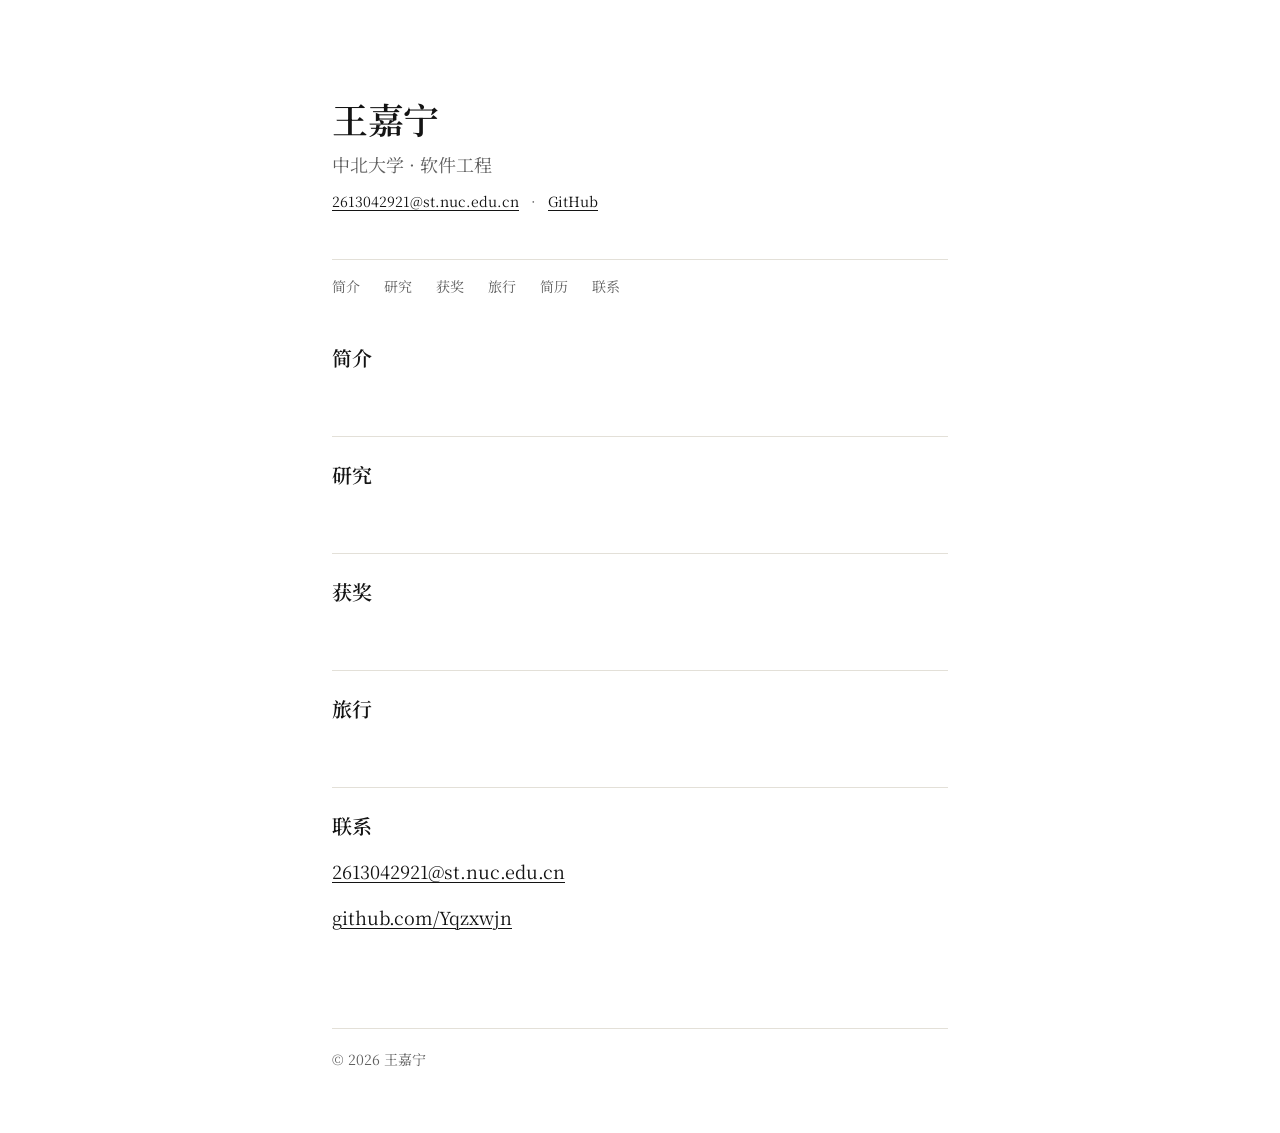
==== index.html @ a7375818 "Rebuild as a minimal academic page with empty sections" ====
<!DOCTYPE html>
<html lang="zh-CN">
  <head>
    <meta charset="utf-8" />
    <meta name="viewport" content="width=device-width, initial-scale=1" />
    <title>王嘉宁</title>
    <meta name="description" content="王嘉宁的个人主页。" />
    <link rel="canonical" href="https://yqzxwjn.github.io/" />
    <meta property="og:type" content="website" />
    <meta property="og:title" content="王嘉宁" />
    <meta property="og:description" content="个人主页。" />
    <meta property="og:url" content="https://yqzxwjn.github.io/" />
    <meta name="theme-color" content="#ffffff" />
    <link rel="icon" href="/assets/favicon.svg" type="image/svg+xml" />
    <link rel="preconnect" href="https://fonts.googleapis.com" />
    <link rel="preconnect" href="https://fonts.gstatic.com" crossorigin />
    <link
      href="https://fonts.googleapis.com/css2?family=Noto+Serif+SC:wght@400;600&display=swap"
      rel="stylesheet"
    />
    <link rel="stylesheet" href="/assets/css/style.css" />
  </head>
  <body>
    <div class="page">
      <header class="masthead">
        <h1>王嘉宁</h1>
        <p class="affil">中北大学 · 软件工程</p>
        <p class="contact">
          <a href="mailto:2613042921@st.nuc.edu.cn">2613042921@st.nuc.edu.cn</a>
          <span class="sep">·</span>
          <a href="https://github.com/Yqzxwjn" rel="me noopener">GitHub</a>
        </p>
      </header>

      <nav class="toc" aria-label="页面导航">
        <a href="#about">简介</a>
        <a href="#research">研究</a>
        <a href="#awards">获奖</a>
        <a href="#travel">旅行</a>
        <a href="/resume.html">简历</a>
        <a href="#contact">联系</a>
      </nav>

      <main>
        <section id="about" aria-labelledby="about-title">
          <h2 id="about-title">简介</h2>
          <!-- 在这里写两三句自我介绍。 -->
        </section>

        <section id="research" aria-labelledby="research-title">
          <h2 id="research-title">研究</h2>
          <!-- 在这里列出研究项目：名称、时间、你的角色、一句话结论。 -->
        </section>

        <section id="awards" aria-labelledby="awards-title">
          <h2 id="awards-title">获奖</h2>
          <!-- 在这里列出奖项：年份、名称、级别。 -->
        </section>

        <section id="travel" aria-labelledby="travel-title">
          <h2 id="travel-title">旅行</h2>
          <!-- 在这里列出城市和年份，可以一句话说明。 -->
        </section>

        <section id="contact" aria-labelledby="contact-title">
          <h2 id="contact-title">联系</h2>
          <p><a href="mailto:2613042921@st.nuc.edu.cn">2613042921@st.nuc.edu.cn</a></p>
          <p><a href="https://github.com/Yqzxwjn" rel="noopener">github.com/Yqzxwjn</a></p>
        </section>
      </main>

      <footer>© 2026 王嘉宁</footer>
    </div>
  </body>
</html>
---- assets/css/style.css ----
/* 王嘉宁 · 个人主页
   极简学术风：白底黑字，单一衬线字体，只用横线分隔。 */

:root {
  --bg: #ffffff;
  --ink: #141414;
  --muted: #5f5f5f;
  --rule: #e3e0d8;
  --serif: "Noto Serif SC", "Songti SC", "SimSun", Georgia, serif;
}

* {
  box-sizing: border-box;
}

html {
  color-scheme: light;
}

body {
  margin: 0;
  background: var(--bg);
  color: var(--ink);
  font-family: var(--serif);
  font-size: 18px;
  line-height: 30px;
  font-weight: 400;
  -webkit-font-smoothing: antialiased;
  text-rendering: optimizeLegibility;
}

.page {
  max-width: 680px;
  margin: 0 auto;
  padding: 0 32px;
}

a {
  color: inherit;
  text-decoration: underline;
  text-decoration-thickness: 1px;
  text-underline-offset: 3px;
}

a:hover {
  text-decoration-thickness: 2px;
}

a:focus-visible {
  outline: 2px solid var(--ink);
  outline-offset: 3px;
}

p {
  margin: 16px 0 0;
}

h1 {
  margin: 0;
  font-size: 36px;
  line-height: 1.25;
  font-weight: 600;
  letter-spacing: -0.01em;
}

h2 {
  margin: 0;
  font-size: 20px;
  line-height: 28px;
  font-weight: 600;
}

/* 页头 */
.masthead {
  padding-top: 96px;
}

.affil {
  margin: 8px 0 0;
  color: var(--muted);
}

.contact {
  margin: 12px 0 0;
  font-size: 14px;
  line-height: 20px;
  color: var(--muted);
}

.contact a {
  color: var(--ink);
}

.contact .sep {
  margin: 0 8px;
}

/* 目录 */
.toc {
  display: flex;
  flex-wrap: wrap;
  gap: 24px;
  margin-top: 48px;
  padding-top: 16px;
  border-top: 1px solid var(--rule);
  font-size: 14px;
  line-height: 20px;
}

.toc a {
  color: var(--muted);
  text-decoration: none;
}

.toc a:hover {
  color: var(--ink);
  text-decoration: underline;
  text-underline-offset: 3px;
}

/* 正文分节 */
main section {
  margin-top: 64px;
  padding-top: 24px;
  border-top: 1px solid var(--rule);
}

main section:first-of-type {
  margin-top: 48px;
  padding-top: 0;
  border-top: 0;
}

main section p:first-of-type {
  margin-top: 16px;
}

footer {
  margin-top: 96px;
  padding: 20px 0 64px;
  border-top: 1px solid var(--rule);
  font-size: 14px;
  line-height: 20px;
  color: var(--muted);
}

/* 简历 */
.back {
  margin: 0 0 24px;
  font-size: 14px;
  line-height: 20px;
}

/* 404 */
.notfound {
  display: flex;
  flex-direction: column;
  justify-content: center;
  min-height: 100vh;
  max-width: 680px;
  margin: 0 auto;
  padding: 0 32px;
}

.notfound h1 {
  font-size: 64px;
  line-height: 1;
  letter-spacing: 0;
}

.notfound p {
  color: var(--muted);
}

.notfound p:last-child {
  margin-top: 32px;
}

/* 说明页 */
.legal {
  padding-top: 96px;
  padding-bottom: 96px;
}

.legal h1 {
  font-size: 28px;
  line-height: 38px;
}

.legal .updated {
  margin-top: 8px;
  font-size: 14px;
  line-height: 20px;
  color: var(--muted);
}

.legal h2 {
  margin-top: 40px;
  font-size: 18px;
  line-height: 26px;
}

.legal p {
  font-size: 16px;
  line-height: 26px;
  color: var(--muted);
}

.legal a {
  color: var(--ink);
}

.legal .back {
  margin-top: 48px;
}

@media (max-width: 600px) {
  body {
    font-size: 16px;
    line-height: 28px;
  }

  .page,
  .notfound {
    padding: 0 24px;
  }

  .masthead {
    padding-top: 64px;
  }

  h1 {
    font-size: 30px;
  }

  .toc {
    gap: 16px;
  }

  main section {
    margin-top: 48px;
  }

  .legal {
    padding-top: 64px;
    padding-bottom: 64px;
  }
}

@media print {
  .toc,
  footer,
  .back {
    display: none;
  }

  body {
    font-size: 12pt;
    line-height: 1.5;
  }

  .page {
    max-width: none;
    padding: 0;
  }

  .masthead {
    padding-top: 0;
  }

  main section {
    break-inside: avoid;
  }
}
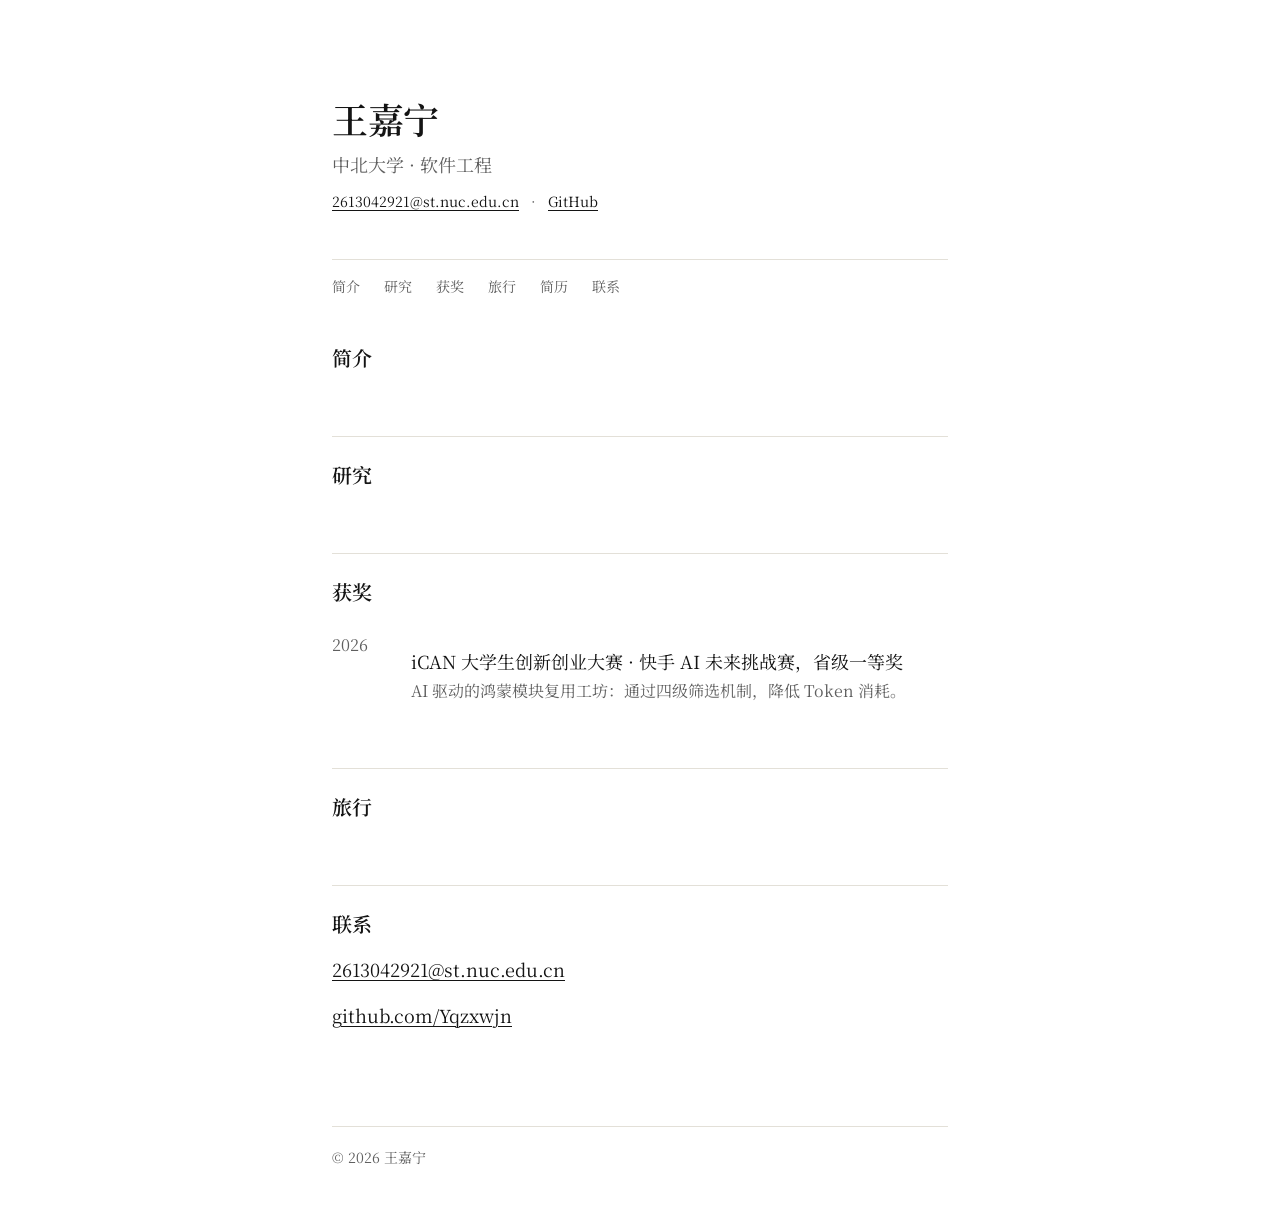
==== commit 72ae530a: "Add the iCAN award entry with a dated list layout" ====
--- a/index.html
+++ b/index.html
@@ -54,7 +54,15 @@
 
         <section id="awards" aria-labelledby="awards-title">
           <h2 id="awards-title">获奖</h2>
-          <!-- 在这里列出奖项：年份、名称、级别。 -->
+          <ul class="entries">
+            <li class="entry">
+              <span class="entry__year">2026</span>
+              <div class="entry__body">
+                <p class="entry__title">iCAN 大学生创新创业大赛 · 快手 AI 未来挑战赛，省级一等奖</p>
+                <p class="entry__meta">AI 驱动的鸿蒙模块复用工坊：通过四级筛选机制，降低 Token 消耗。</p>
+              </div>
+            </li>
+          </ul>
         </section>
 
         <section id="travel" aria-labelledby="travel-title">
--- a/assets/css/style.css
+++ b/assets/css/style.css
@@ -135,6 +135,45 @@
   margin-top: 16px;
 }
 
+/* 列表：获奖、旅行等 */
+.entries {
+  display: grid;
+  gap: 28px;
+  margin: 24px 0 0;
+  padding: 0;
+  list-style: none;
+}
+
+.entry {
+  display: grid;
+  grid-template-columns: 3.5em minmax(0, 1fr);
+  gap: 0 16px;
+}
+
+.entry__year {
+  color: var(--muted);
+  font-size: 16px;
+  line-height: 30px;
+  font-variant-numeric: tabular-nums;
+}
+
+.entry__body {
+  min-width: 0;
+}
+
+.entry__title {
+  margin: 0;
+  font-size: 18px;
+  line-height: 30px;
+}
+
+.entry__meta {
+  margin: 2px 0 0;
+  color: var(--muted);
+  font-size: 16px;
+  line-height: 26px;
+}
+
 footer {
   margin-top: 96px;
   padding: 20px 0 64px;
@@ -237,6 +276,15 @@
     gap: 16px;
   }
 
+  .entry {
+    grid-template-columns: 1fr;
+    gap: 0;
+  }
+
+  .entry__year {
+    line-height: 24px;
+  }
+
   main section {
     margin-top: 48px;
   }
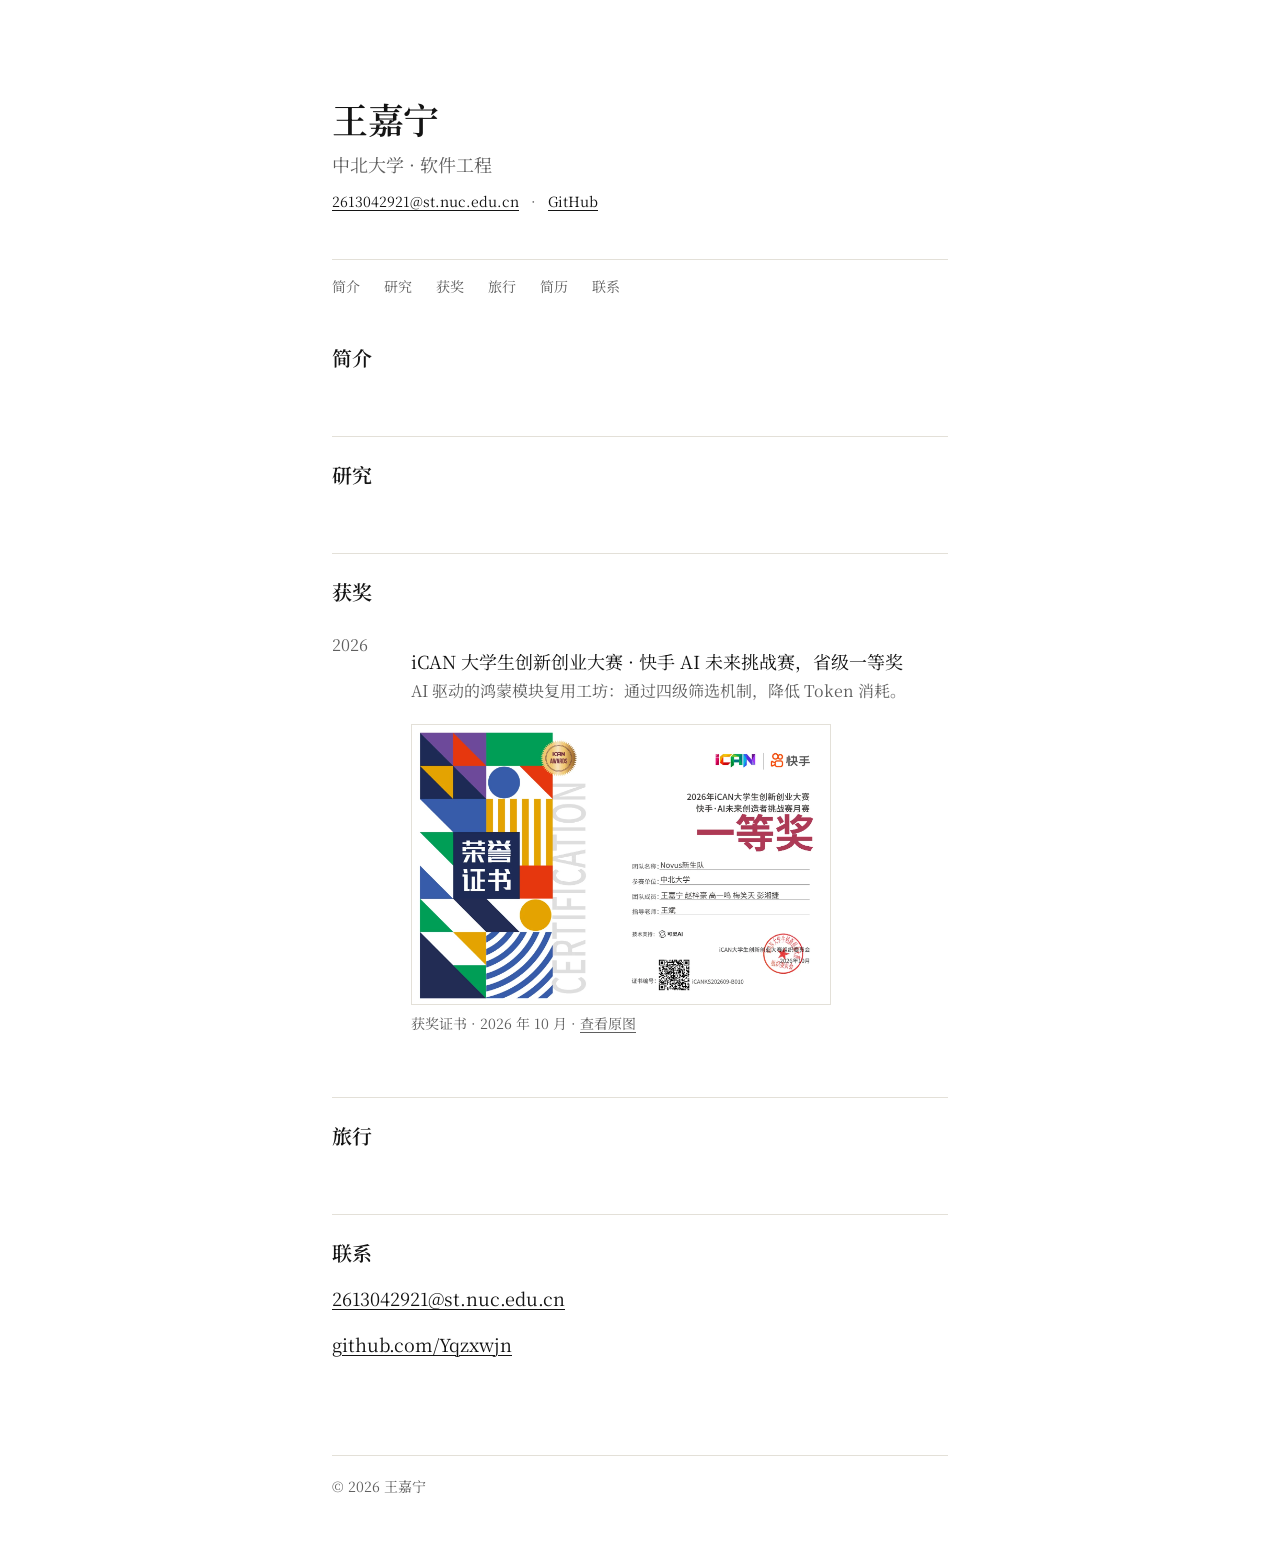
==== commit 39a2485e: "Add the iCAN certificate image under the award" ====
--- a/index.html
+++ b/index.html
@@ -60,6 +60,19 @@
               <div class="entry__body">
                 <p class="entry__title">iCAN 大学生创新创业大赛 · 快手 AI 未来挑战赛，省级一等奖</p>
                 <p class="entry__meta">AI 驱动的鸿蒙模块复用工坊：通过四级筛选机制，降低 Token 消耗。</p>
+                <figure class="certificate">
+                  <a href="/assets/img/ican-2026.webp" target="_blank" rel="noopener" aria-label="查看证书原图">
+                    <img
+                      src="/assets/img/ican-2026.webp"
+                      width="1600"
+                      height="1067"
+                      alt="2026 年 iCAN 大学生创新创业大赛快手 AI 未来挑战赛一等奖证书"
+                      loading="lazy"
+                      decoding="async"
+                    />
+                  </a>
+                  <figcaption>获奖证书 · 2026 年 10 月 · <a href="/assets/img/ican-2026.webp" target="_blank" rel="noopener">查看原图</a></figcaption>
+                </figure>
               </div>
             </li>
           </ul>
--- a/assets/css/style.css
+++ b/assets/css/style.css
@@ -174,6 +174,25 @@
   line-height: 26px;
 }
 
+.certificate {
+  max-width: 420px;
+  margin: 20px 0 0;
+}
+
+.certificate img {
+  display: block;
+  width: 100%;
+  height: auto;
+  border: 1px solid var(--rule);
+}
+
+.certificate figcaption {
+  margin-top: 8px;
+  font-size: 14px;
+  line-height: 20px;
+  color: var(--muted);
+}
+
 footer {
   margin-top: 96px;
   padding: 20px 0 64px;
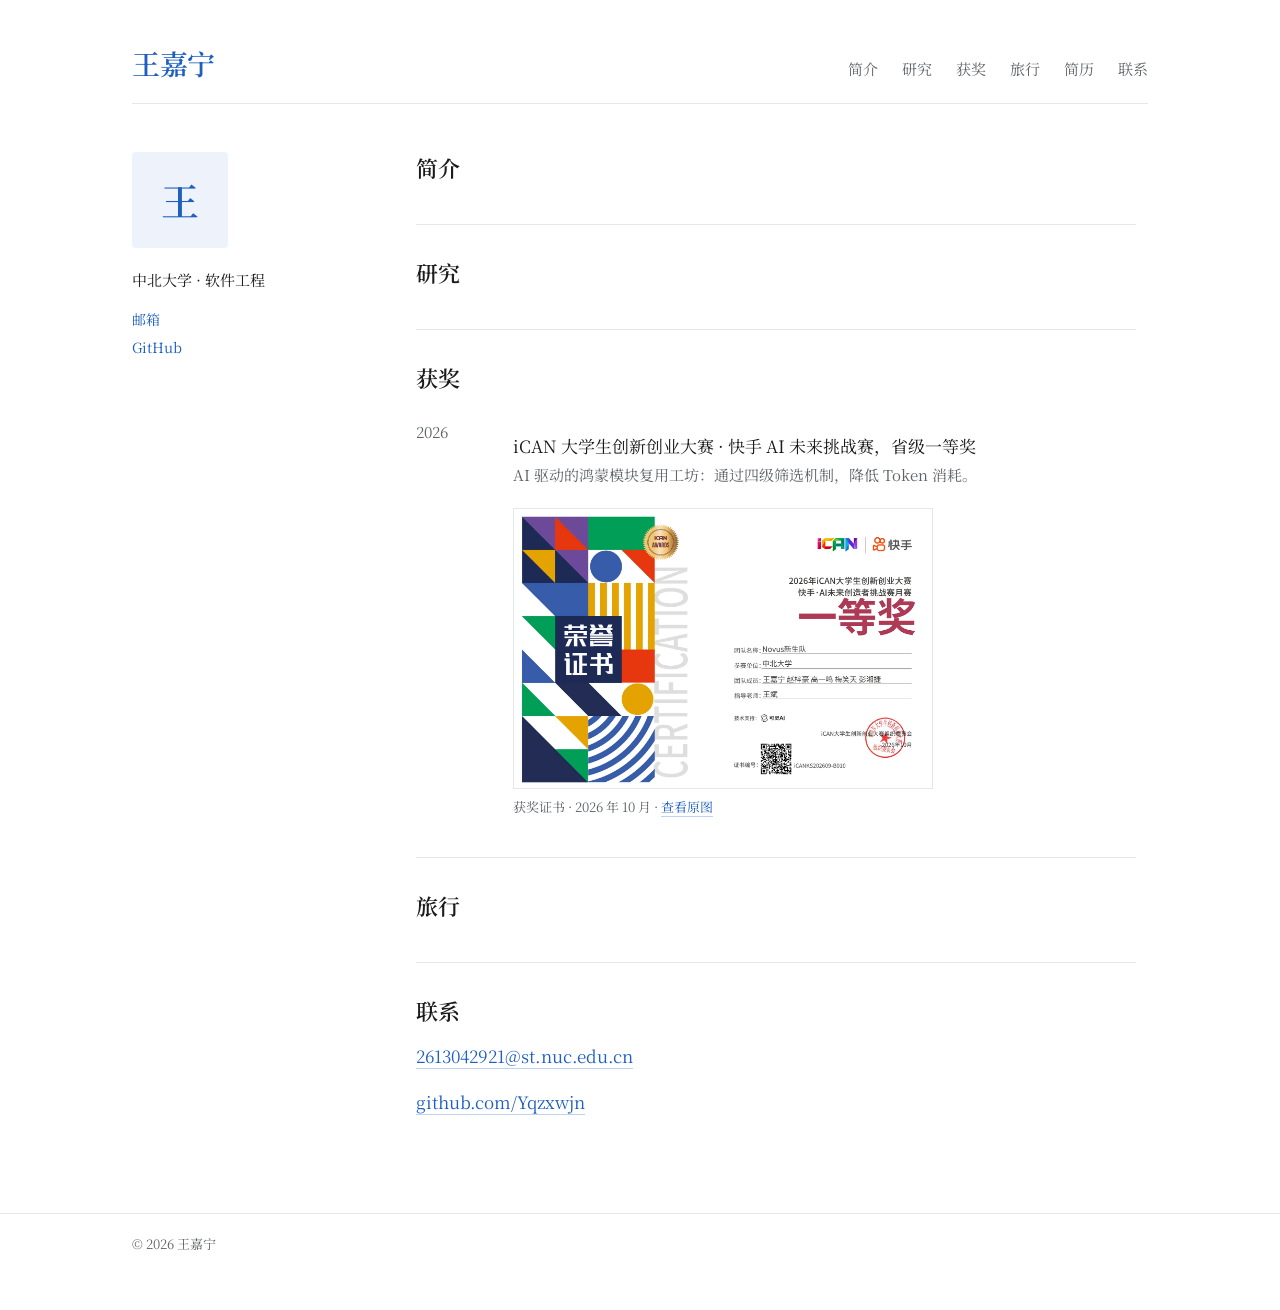
==== commit 23392fa1: "Redesign with a blue two-column academic layout" ====
--- a/index.html
+++ b/index.html
@@ -21,27 +21,31 @@
     <link rel="stylesheet" href="/assets/css/style.css" />
   </head>
   <body>
-    <div class="page">
-      <header class="masthead">
-        <h1>王嘉宁</h1>
-        <p class="affil">中北大学 · 软件工程</p>
-        <p class="contact">
-          <a href="mailto:2613042921@st.nuc.edu.cn">2613042921@st.nuc.edu.cn</a>
-          <span class="sep">·</span>
+    <header class="site-header">
+      <div class="header-inner">
+        <a class="site-name" href="/">王嘉宁</a>
+        <nav class="site-nav" aria-label="主要导航">
+          <a href="#about">简介</a>
+          <a href="#research">研究</a>
+          <a href="#awards">获奖</a>
+          <a href="#travel">旅行</a>
+          <a href="/resume.html">简历</a>
+          <a href="#contact">联系</a>
+        </nav>
+      </div>
+    </header>
+
+    <div class="layout">
+      <aside class="profile" aria-label="个人信息">
+        <div class="avatar" aria-hidden="true">王</div>
+        <p class="profile-affil">中北大学 · 软件工程</p>
+        <p class="profile-links">
+          <a href="mailto:2613042921@st.nuc.edu.cn">邮箱</a>
           <a href="https://github.com/Yqzxwjn" rel="me noopener">GitHub</a>
         </p>
-      </header>
+      </aside>
 
-      <nav class="toc" aria-label="页面导航">
-        <a href="#about">简介</a>
-        <a href="#research">研究</a>
-        <a href="#awards">获奖</a>
-        <a href="#travel">旅行</a>
-        <a href="/resume.html">简历</a>
-        <a href="#contact">联系</a>
-      </nav>
-
-      <main>
+      <main class="content">
         <section id="about" aria-labelledby="about-title">
           <h2 id="about-title">简介</h2>
           <!-- 在这里写两三句自我介绍。 -->
@@ -89,8 +93,10 @@
           <p><a href="https://github.com/Yqzxwjn" rel="noopener">github.com/Yqzxwjn</a></p>
         </section>
       </main>
+    </div>
 
-      <footer>© 2026 王嘉宁</footer>
-    </div>
+    <footer class="site-footer">
+      <p>© 2026 王嘉宁</p>
+    </footer>
   </body>
 </html>
--- a/assets/css/style.css
+++ b/assets/css/style.css
@@ -1,11 +1,15 @@
 /* 王嘉宁 · 个人主页
-   极简学术风：白底黑字，单一衬线字体，只用横线分隔。 */
+   参考学术主页的双栏结构：顶部导航 + 左侧个人信息 + 右侧正文。
+   白底、衬线字、蓝色作为唯一的强调色。 */
 
 :root {
   --bg: #ffffff;
-  --ink: #141414;
-  --muted: #5f5f5f;
-  --rule: #e3e0d8;
+  --ink: #1b1b1b;
+  --muted: #5f6368;
+  --rule: #e5e7eb;
+  --blue: #1f5fbf;
+  --blue-dark: #123f8f;
+  --blue-soft: #eef3fb;
   --serif: "Noto Serif SC", "Songti SC", "SimSun", Georgia, serif;
 }
 
@@ -22,32 +26,24 @@
   background: var(--bg);
   color: var(--ink);
   font-family: var(--serif);
-  font-size: 18px;
+  font-size: 17px;
   line-height: 30px;
-  font-weight: 400;
   -webkit-font-smoothing: antialiased;
   text-rendering: optimizeLegibility;
 }
 
-.page {
-  max-width: 680px;
-  margin: 0 auto;
-  padding: 0 32px;
-}
-
 a {
-  color: inherit;
-  text-decoration: underline;
-  text-decoration-thickness: 1px;
-  text-underline-offset: 3px;
+  color: var(--blue);
+  text-decoration: none;
+  border-bottom: 1px solid rgba(31, 95, 191, 0.28);
 }
 
 a:hover {
-  text-decoration-thickness: 2px;
+  border-bottom-color: var(--blue);
 }
 
 a:focus-visible {
-  outline: 2px solid var(--ink);
+  outline: 2px solid var(--blue);
   outline-offset: 3px;
 }
 
@@ -55,87 +51,155 @@
   margin: 16px 0 0;
 }
 
-h1 {
-  margin: 0;
-  font-size: 36px;
-  line-height: 1.25;
+h1,
+h2 {
   font-weight: 600;
   letter-spacing: -0.01em;
 }
 
-h2 {
-  margin: 0;
-  font-size: 20px;
-  line-height: 28px;
+/* 顶部导航 */
+.site-header {
+  max-width: 1080px;
+  margin: 0 auto;
+  padding: 44px 32px 0;
+}
+
+.header-inner {
+  display: flex;
+  flex-wrap: wrap;
+  align-items: baseline;
+  justify-content: space-between;
+  gap: 16px 32px;
+  padding-bottom: 18px;
+  border-bottom: 1px solid var(--rule);
+}
+
+.site-name {
+  color: var(--blue);
+  border-bottom: 0;
+  font-size: 28px;
+  line-height: 38px;
   font-weight: 600;
-}
-
-/* 页头 */
-.masthead {
-  padding-top: 96px;
-}
-
-.affil {
-  margin: 8px 0 0;
-  color: var(--muted);
-}
-
-.contact {
-  margin: 12px 0 0;
-  font-size: 14px;
-  line-height: 20px;
-  color: var(--muted);
-}
-
-.contact a {
-  color: var(--ink);
-}
-
-.contact .sep {
-  margin: 0 8px;
-}
-
-/* 目录 */
-.toc {
+  letter-spacing: -0.01em;
+}
+
+.site-name:hover {
+  color: var(--blue-dark);
+}
+
+.site-nav {
   display: flex;
   flex-wrap: wrap;
   gap: 24px;
-  margin-top: 48px;
-  padding-top: 16px;
+  font-size: 15px;
+  line-height: 24px;
+}
+
+.site-nav a {
+  color: var(--muted);
+  border-bottom: 2px solid transparent;
+  padding-bottom: 2px;
+}
+
+.site-nav a:hover {
+  color: var(--blue);
+  border-bottom-color: var(--blue);
+}
+
+.site-nav a[aria-current="page"] {
+  color: var(--blue);
+  border-bottom-color: var(--blue);
+}
+
+/* 两栏 */
+.layout {
+  display: grid;
+  grid-template-columns: 220px minmax(0, 1fr);
+  gap: 64px;
+  align-items: start;
+  max-width: 1080px;
+  margin: 0 auto;
+  padding: 48px 32px 96px;
+}
+
+.profile {
+  position: sticky;
+  top: 40px;
+}
+
+.avatar {
+  display: grid;
+  place-items: center;
+  width: 96px;
+  height: 96px;
+  border-radius: 4px;
+  background: var(--blue-soft);
+  color: var(--blue);
+  font-size: 38px;
+  line-height: 1;
+  font-weight: 600;
+}
+
+.profile-affil {
+  margin: 20px 0 0;
+  font-size: 15px;
+  line-height: 24px;
+}
+
+.profile-links a {
+  border-bottom: 0;
+}
+
+.profile-links a:hover {
+  border-bottom: 1px solid var(--blue);
+}
+
+.profile-links {
+  display: grid;
+  gap: 6px;
+  justify-items: start;
+  margin: 16px 0 0;
+  font-size: 14px;
+  line-height: 22px;
+}
+
+/* 正文 */
+.content {
+  max-width: 720px;
+  min-width: 0;
+}
+
+.content section {
+  margin-top: 40px;
+  padding-top: 32px;
   border-top: 1px solid var(--rule);
-  font-size: 14px;
-  line-height: 20px;
-}
-
-.toc a {
-  color: var(--muted);
-  text-decoration: none;
-}
-
-.toc a:hover {
-  color: var(--ink);
-  text-decoration: underline;
-  text-underline-offset: 3px;
-}
-
-/* 正文分节 */
-main section {
-  margin-top: 64px;
-  padding-top: 24px;
-  border-top: 1px solid var(--rule);
-}
-
-main section:first-of-type {
-  margin-top: 48px;
+}
+
+.content section:first-child {
+  margin-top: 0;
   padding-top: 0;
   border-top: 0;
 }
 
-main section p:first-of-type {
-  margin-top: 16px;
-}
-
-/* 列表：获奖、旅行等 */
+.content h2 {
+  margin: 0;
+  font-size: 22px;
+  line-height: 32px;
+}
+
+.content section p:first-of-type {
+  margin-top: 14px;
+}
+
+.content a {
+  border-bottom: 1px solid rgba(31, 95, 191, 0.28);
+}
+
+.content a:hover {
+  border-bottom-color: var(--blue);
+}
+
+/* 列表：获奖等 */
 .entries {
   display: grid;
   gap: 28px;
@@ -146,14 +210,14 @@
 
 .entry {
   display: grid;
-  grid-template-columns: 3.5em minmax(0, 1fr);
-  gap: 0 16px;
+  grid-template-columns: 4.5em minmax(0, 1fr);
+  gap: 0 20px;
 }
 
 .entry__year {
   color: var(--muted);
-  font-size: 16px;
-  line-height: 30px;
+  font-size: 15px;
+  line-height: 28px;
   font-variant-numeric: tabular-nums;
 }
 
@@ -163,14 +227,14 @@
 
 .entry__title {
   margin: 0;
-  font-size: 18px;
-  line-height: 30px;
+  font-size: 17px;
+  line-height: 28px;
 }
 
 .entry__meta {
   margin: 2px 0 0;
   color: var(--muted);
-  font-size: 16px;
+  font-size: 15px;
   line-height: 26px;
 }
 
@@ -188,25 +252,29 @@
 
 .certificate figcaption {
   margin-top: 8px;
+  font-size: 13px;
+  line-height: 20px;
+  color: var(--muted);
+}
+
+/* 页脚 */
+.site-footer {
+  border-top: 1px solid var(--rule);
+}
+
+.site-footer p {
+  max-width: 1080px;
+  margin: 0 auto;
+  padding: 20px 32px 56px;
+  font-size: 13px;
+  line-height: 20px;
+  color: var(--muted);
+}
+
+/* 简历页 */
+.resume-back {
+  margin: 0 0 20px;
   font-size: 14px;
-  line-height: 20px;
-  color: var(--muted);
-}
-
-footer {
-  margin-top: 96px;
-  padding: 20px 0 64px;
-  border-top: 1px solid var(--rule);
-  font-size: 14px;
-  line-height: 20px;
-  color: var(--muted);
-}
-
-/* 简历 */
-.back {
-  margin: 0 0 24px;
-  font-size: 14px;
-  line-height: 20px;
 }
 
 /* 404 */
@@ -215,84 +283,119 @@
   flex-direction: column;
   justify-content: center;
   min-height: 100vh;
-  max-width: 680px;
+  max-width: 720px;
   margin: 0 auto;
   padding: 0 32px;
 }
 
 .notfound h1 {
+  margin: 0;
   font-size: 64px;
   line-height: 1;
-  letter-spacing: 0;
+  color: var(--blue);
 }
 
 .notfound p {
   color: var(--muted);
-}
-
-.notfound p:last-child {
-  margin-top: 32px;
 }
 
 /* 说明页 */
 .legal {
-  padding-top: 96px;
-  padding-bottom: 96px;
+  max-width: 720px;
+  margin: 0 auto;
+  padding: 64px 32px 96px;
 }
 
 .legal h1 {
+  margin: 0;
   font-size: 28px;
   line-height: 38px;
 }
 
 .legal .updated {
-  margin-top: 8px;
-  font-size: 14px;
+  margin-top: 6px;
+  font-size: 13px;
   line-height: 20px;
   color: var(--muted);
 }
 
 .legal h2 {
-  margin-top: 40px;
+  margin: 36px 0 0;
   font-size: 18px;
-  line-height: 26px;
+  line-height: 28px;
 }
 
 .legal p {
   font-size: 16px;
-  line-height: 26px;
-  color: var(--muted);
-}
-
-.legal a {
-  color: var(--ink);
-}
-
-.legal .back {
-  margin-top: 48px;
-}
-
-@media (max-width: 600px) {
+  line-height: 27px;
+  color: var(--muted);
+}
+
+@media (max-width: 900px) {
+  .layout {
+    grid-template-columns: 1fr;
+    gap: 32px;
+    padding-top: 32px;
+  }
+
+  .profile {
+    position: static;
+    display: grid;
+    grid-template-columns: auto minmax(0, 1fr);
+    grid-template-areas:
+      "avatar affil"
+      "links links";
+    align-items: center;
+    gap: 12px 20px;
+  }
+
+  .avatar {
+    grid-area: avatar;
+    width: 72px;
+    height: 72px;
+    font-size: 30px;
+  }
+
+  .profile-affil {
+    grid-area: affil;
+    margin: 0;
+  }
+
+  .profile-links {
+    grid-area: links;
+    display: flex;
+    gap: 20px;
+    margin: 0;
+  }
+
+  .content section {
+    margin-top: 32px;
+    padding-top: 24px;
+  }
+}
+
+@media (max-width: 640px) {
   body {
     font-size: 16px;
     line-height: 28px;
   }
 
-  .page,
-  .notfound {
-    padding: 0 24px;
-  }
-
-  .masthead {
-    padding-top: 64px;
-  }
-
-  h1 {
-    font-size: 30px;
-  }
-
-  .toc {
+  .site-header {
+    padding: 32px 24px 0;
+  }
+
+  .site-name {
+    font-size: 24px;
+    line-height: 32px;
+  }
+
+  .site-nav {
     gap: 16px;
+    font-size: 14px;
+  }
+
+  .layout {
+    padding: 24px 24px 64px;
   }
 
   .entry {
@@ -301,41 +404,48 @@
   }
 
   .entry__year {
-    line-height: 24px;
-  }
-
-  main section {
-    margin-top: 48px;
-  }
-
+    line-height: 22px;
+  }
+
+  .certificate {
+    max-width: 100%;
+  }
+
+  .site-footer p {
+    padding: 20px 24px 48px;
+  }
+
+  .notfound,
   .legal {
-    padding-top: 64px;
-    padding-bottom: 64px;
+    padding-left: 24px;
+    padding-right: 24px;
   }
 }
 
 @media print {
-  .toc,
-  footer,
-  .back {
+  .site-header,
+  .profile,
+  .site-footer,
+  .resume-back {
     display: none;
   }
 
-  body {
-    font-size: 12pt;
-    line-height: 1.5;
-  }
-
-  .page {
+  .layout {
+    display: block;
+    padding: 0;
     max-width: none;
-    padding: 0;
-  }
-
-  .masthead {
-    padding-top: 0;
-  }
-
-  main section {
+  }
+
+  .content {
+    max-width: none;
+  }
+
+  .content section {
     break-inside: avoid;
   }
-}
+
+  a {
+    color: var(--ink);
+    border-bottom: 0;
+  }
+}
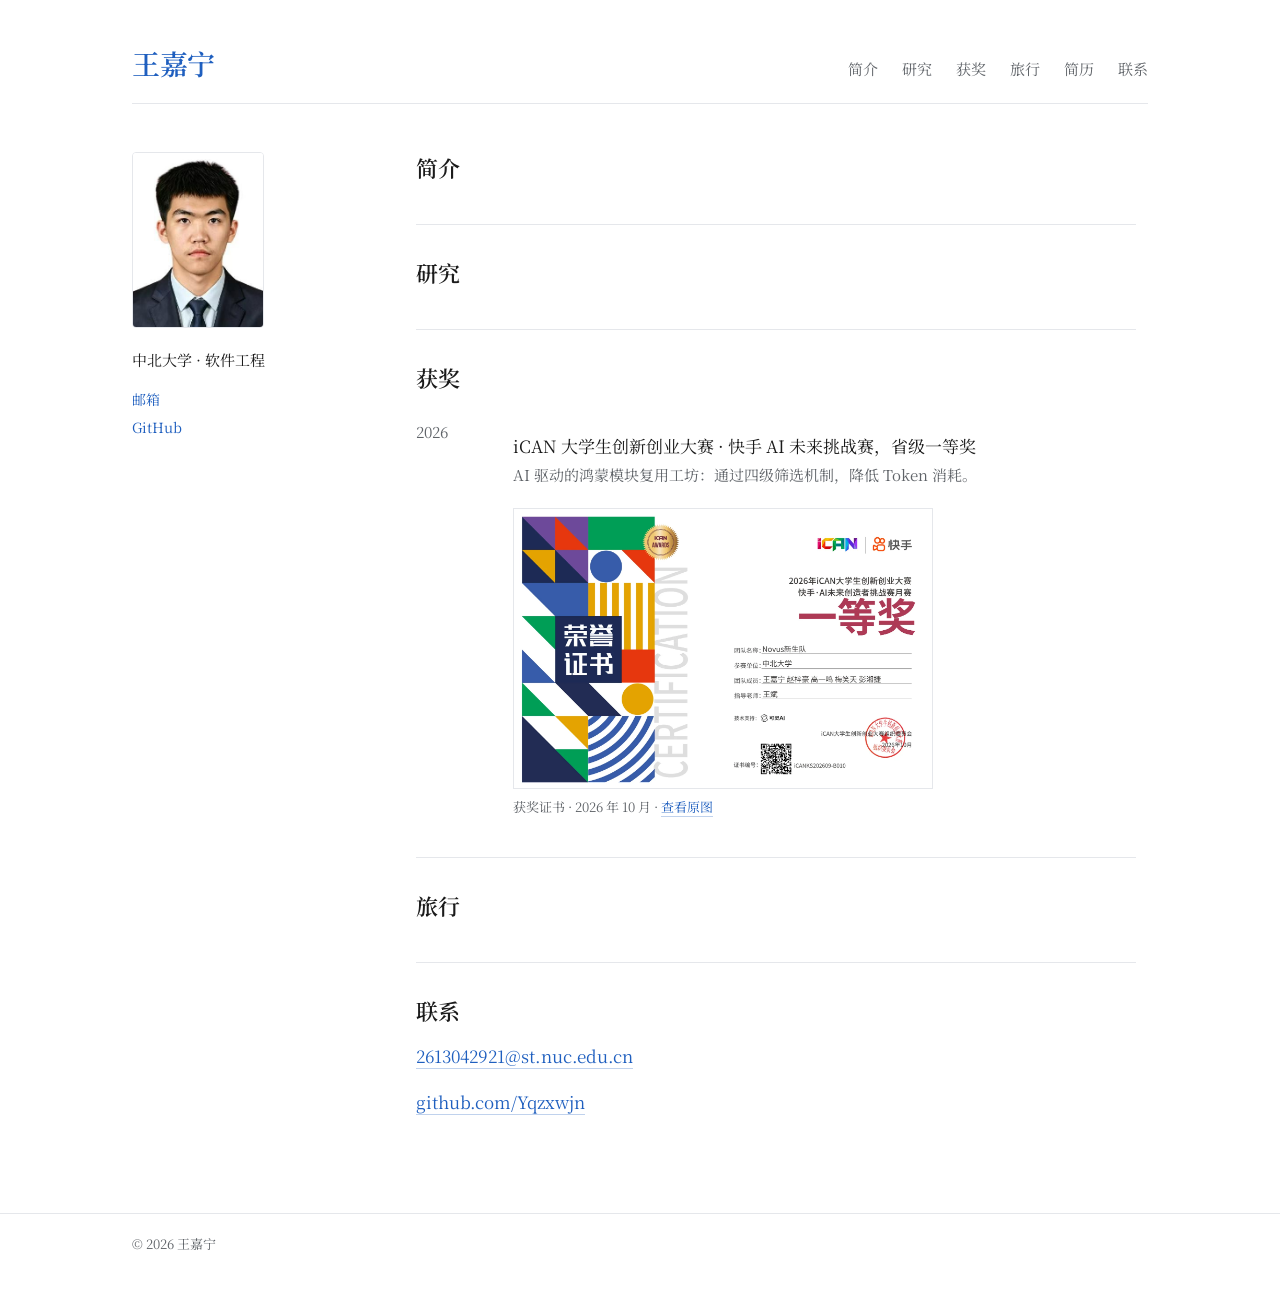
==== commit 51c87855: "Add portrait photo to the profile sidebar" ====
--- a/index.html
+++ b/index.html
@@ -37,7 +37,7 @@
 
     <div class="layout">
       <aside class="profile" aria-label="个人信息">
-        <div class="avatar" aria-hidden="true">王</div>
+        <img class="avatar" src="/assets/img/portrait.jpg" alt="王嘉宁" width="295" height="413" />
         <p class="profile-affil">中北大学 · 软件工程</p>
         <p class="profile-links">
           <a href="mailto:2613042921@st.nuc.edu.cn">邮箱</a>
--- a/assets/css/style.css
+++ b/assets/css/style.css
@@ -128,16 +128,13 @@
 }
 
 .avatar {
-  display: grid;
-  place-items: center;
-  width: 96px;
-  height: 96px;
+  display: block;
+  width: 132px;
+  height: 176px;
+  object-fit: cover;
+  border: 1px solid var(--rule);
   border-radius: 4px;
   background: var(--blue-soft);
-  color: var(--blue);
-  font-size: 38px;
-  line-height: 1;
-  font-weight: 600;
 }
 
 .profile-affil {
@@ -352,8 +349,7 @@
   .avatar {
     grid-area: avatar;
     width: 72px;
-    height: 72px;
-    font-size: 30px;
+    height: 96px;
   }
 
   .profile-affil {
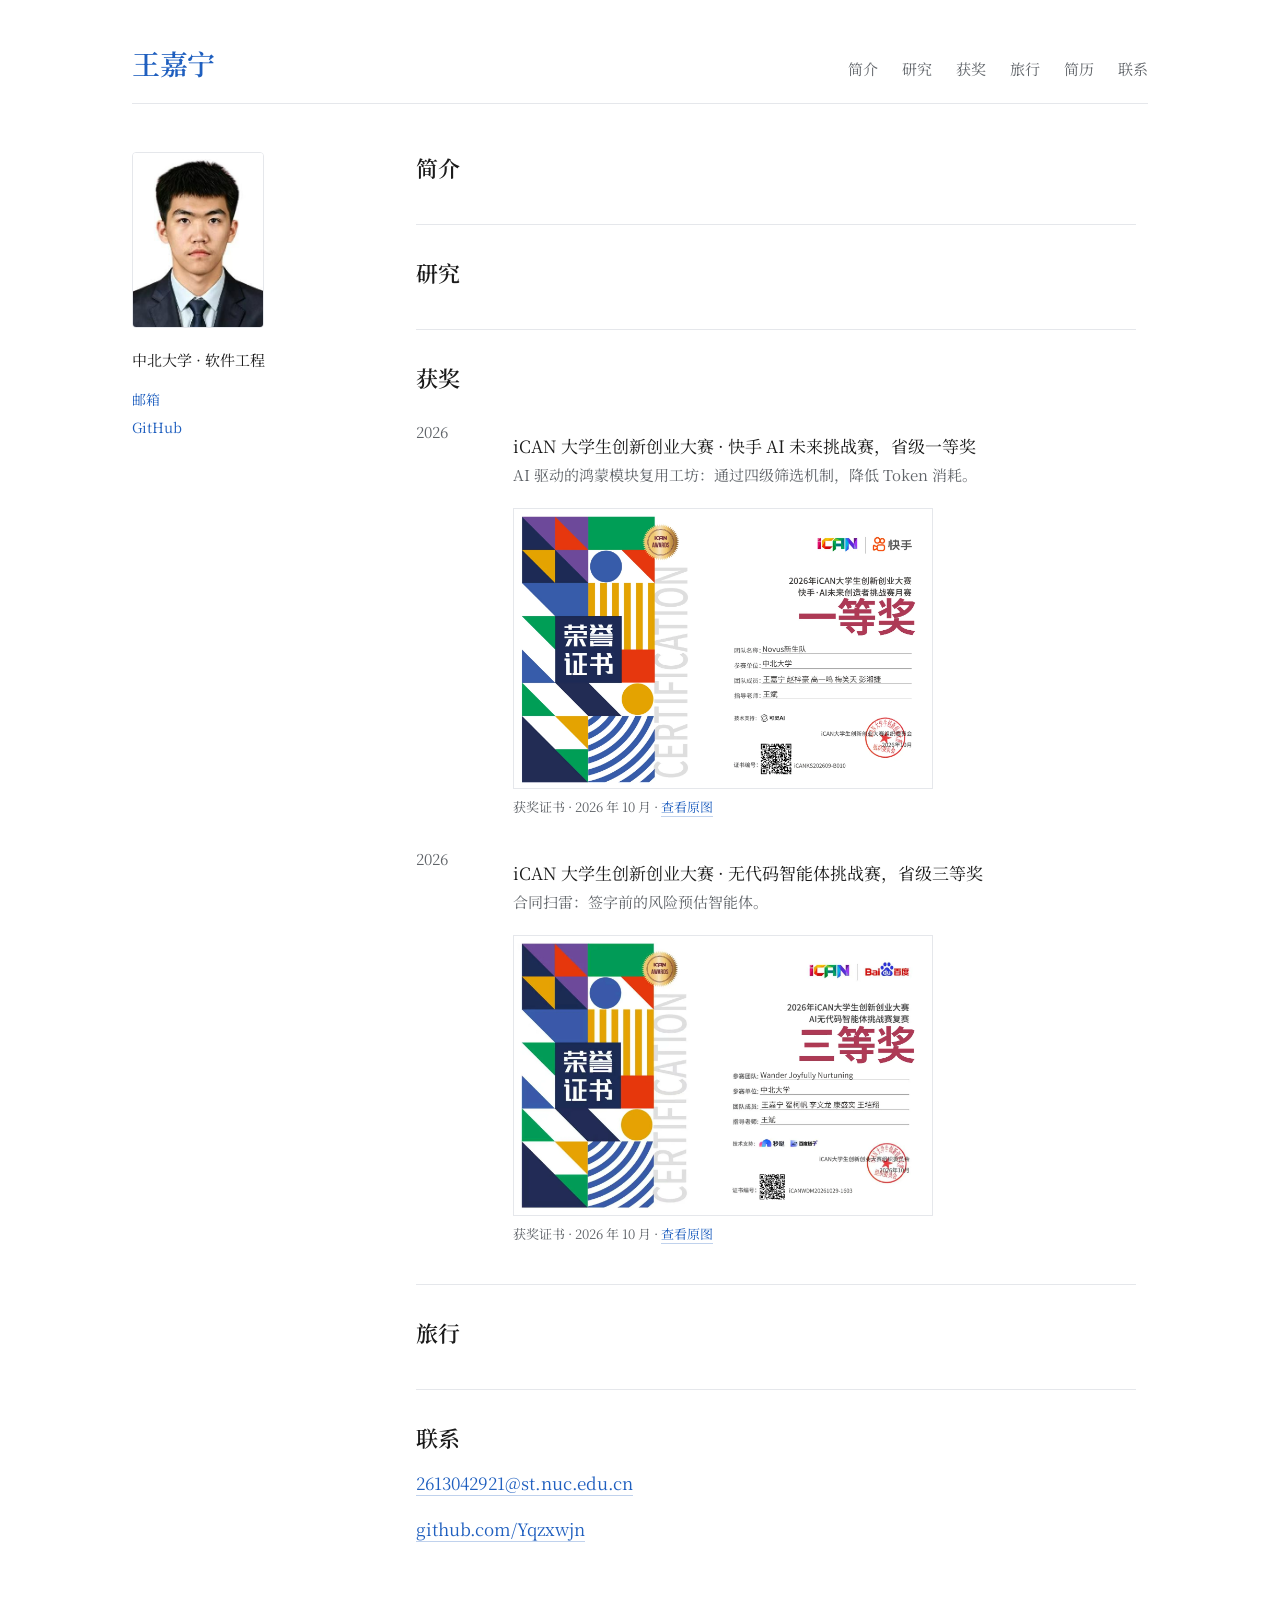
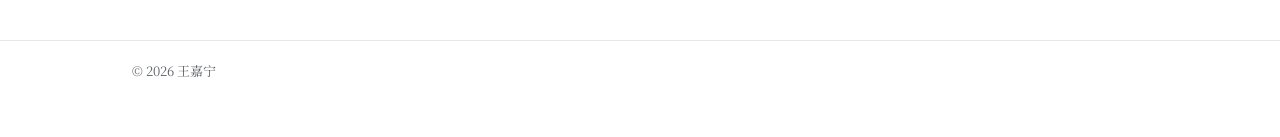
==== commit b16fd15c: "Add the second iCAN award with its certificate" ====
--- a/index.html
+++ b/index.html
@@ -79,6 +79,26 @@
                 </figure>
               </div>
             </li>
+            <li class="entry">
+              <span class="entry__year">2026</span>
+              <div class="entry__body">
+                <p class="entry__title">iCAN 大学生创新创业大赛 · 无代码智能体挑战赛，省级三等奖</p>
+                <p class="entry__meta">合同扫雷：签字前的风险预估智能体。</p>
+                <figure class="certificate">
+                  <a href="/assets/img/ican-2026-2.webp" target="_blank" rel="noopener" aria-label="查看证书原图">
+                    <img
+                      src="/assets/img/ican-2026-2.webp"
+                      width="1600"
+                      height="1067"
+                      alt="2026 年 iCAN 大学生创新创业大赛 AI 无代码智能体挑战赛三等奖证书"
+                      loading="lazy"
+                      decoding="async"
+                    />
+                  </a>
+                  <figcaption>获奖证书 · 2026 年 10 月 · <a href="/assets/img/ican-2026-2.webp" target="_blank" rel="noopener">查看原图</a></figcaption>
+                </figure>
+              </div>
+            </li>
           </ul>
         </section>
 
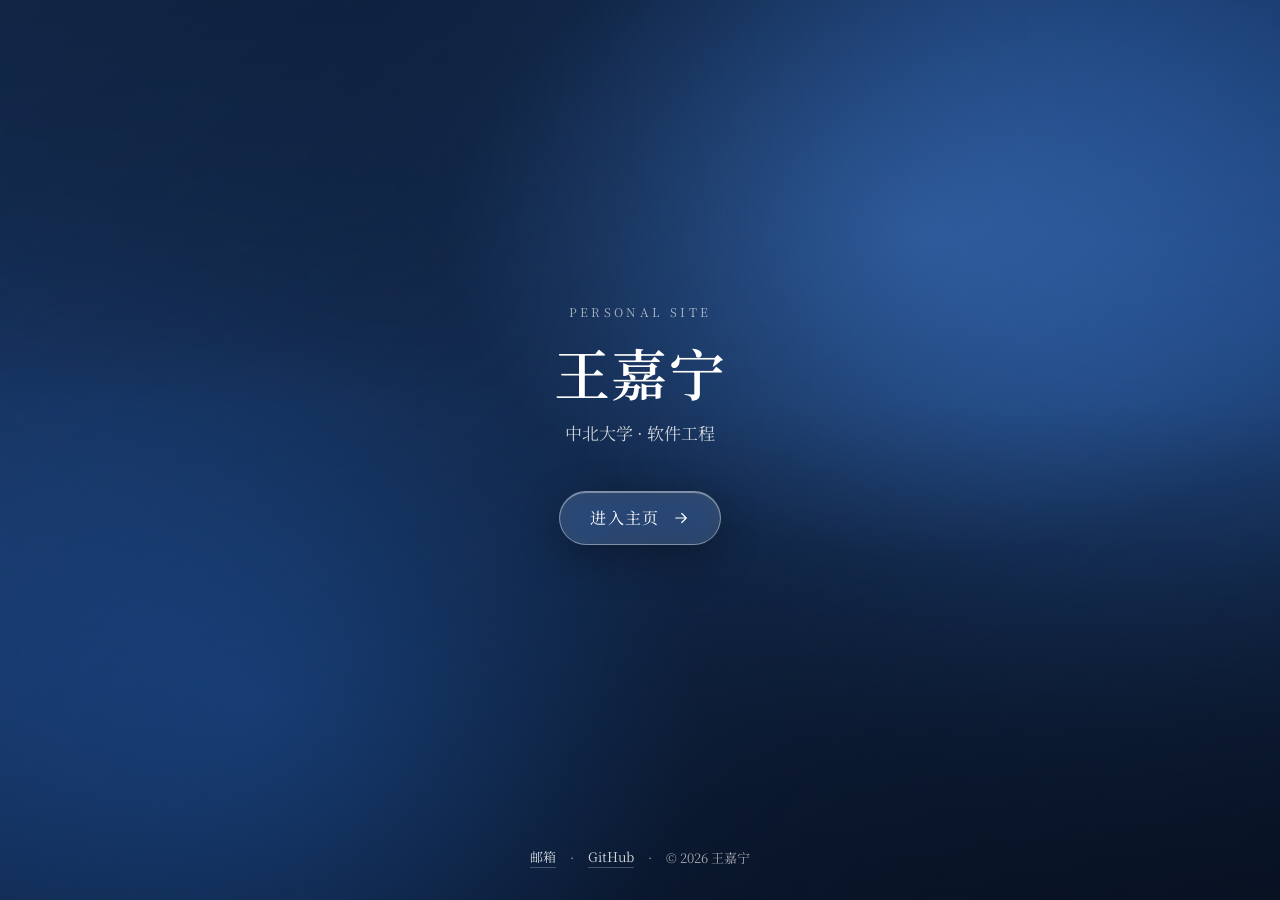
==== commit 31c5bb81: "Add a photo splash page with a glass entry button and a richer home layout" ====
--- a/index.html
+++ b/index.html
@@ -10,7 +10,7 @@
     <meta property="og:title" content="王嘉宁" />
     <meta property="og:description" content="个人主页。" />
     <meta property="og:url" content="https://yqzxwjn.github.io/" />
-    <meta name="theme-color" content="#ffffff" />
+    <meta name="theme-color" content="#0a1526" />
     <link rel="icon" href="/assets/favicon.svg" type="image/svg+xml" />
     <link rel="preconnect" href="https://fonts.googleapis.com" />
     <link rel="preconnect" href="https://fonts.gstatic.com" crossorigin />
@@ -20,103 +20,26 @@
     />
     <link rel="stylesheet" href="/assets/css/style.css" />
   </head>
-  <body>
-    <header class="site-header">
-      <div class="header-inner">
-        <a class="site-name" href="/">王嘉宁</a>
-        <nav class="site-nav" aria-label="主要导航">
-          <a href="#about">简介</a>
-          <a href="#research">研究</a>
-          <a href="#awards">获奖</a>
-          <a href="#travel">旅行</a>
-          <a href="/resume.html">简历</a>
-          <a href="#contact">联系</a>
-        </nav>
+  <!-- 起始页背景：把一张横版照片放到 assets/img/hero.jpg 即可（建议 2400px 宽、横向构图）。 -->
+  <body class="splash">
+    <main class="splash">
+      <div class="splash-inner">
+        <p class="splash-kicker">Personal Site</p>
+        <h1>王嘉宁</h1>
+        <p class="splash-sub">中北大学 · 软件工程</p>
+        <a class="enter" href="/home.html">
+          进入主页
+          <svg viewBox="0 0 24 24" aria-hidden="true"><path d="M5 12h14M13 6l6 6-6 6" /></svg>
+        </a>
       </div>
-    </header>
 
-    <div class="layout">
-      <aside class="profile" aria-label="个人信息">
-        <img class="avatar" src="/assets/img/portrait.jpg" alt="王嘉宁" width="295" height="413" />
-        <p class="profile-affil">中北大学 · 软件工程</p>
-        <p class="profile-links">
-          <a href="mailto:2613042921@st.nuc.edu.cn">邮箱</a>
-          <a href="https://github.com/Yqzxwjn" rel="me noopener">GitHub</a>
-        </p>
-      </aside>
-
-      <main class="content">
-        <section id="about" aria-labelledby="about-title">
-          <h2 id="about-title">简介</h2>
-          <!-- 在这里写两三句自我介绍。 -->
-        </section>
-
-        <section id="research" aria-labelledby="research-title">
-          <h2 id="research-title">研究</h2>
-          <!-- 在这里列出研究项目：名称、时间、你的角色、一句话结论。 -->
-        </section>
-
-        <section id="awards" aria-labelledby="awards-title">
-          <h2 id="awards-title">获奖</h2>
-          <ul class="entries">
-            <li class="entry">
-              <span class="entry__year">2026</span>
-              <div class="entry__body">
-                <p class="entry__title">iCAN 大学生创新创业大赛 · 快手 AI 未来挑战赛，省级一等奖</p>
-                <p class="entry__meta">AI 驱动的鸿蒙模块复用工坊：通过四级筛选机制，降低 Token 消耗。</p>
-                <figure class="certificate">
-                  <a href="/assets/img/ican-2026.webp" target="_blank" rel="noopener" aria-label="查看证书原图">
-                    <img
-                      src="/assets/img/ican-2026.webp"
-                      width="1600"
-                      height="1067"
-                      alt="2026 年 iCAN 大学生创新创业大赛快手 AI 未来挑战赛一等奖证书"
-                      loading="lazy"
-                      decoding="async"
-                    />
-                  </a>
-                  <figcaption>获奖证书 · 2026 年 10 月 · <a href="/assets/img/ican-2026.webp" target="_blank" rel="noopener">查看原图</a></figcaption>
-                </figure>
-              </div>
-            </li>
-            <li class="entry">
-              <span class="entry__year">2026</span>
-              <div class="entry__body">
-                <p class="entry__title">iCAN 大学生创新创业大赛 · 无代码智能体挑战赛，省级三等奖</p>
-                <p class="entry__meta">合同扫雷：签字前的风险预估智能体。</p>
-                <figure class="certificate">
-                  <a href="/assets/img/ican-2026-2.webp" target="_blank" rel="noopener" aria-label="查看证书原图">
-                    <img
-                      src="/assets/img/ican-2026-2.webp"
-                      width="1600"
-                      height="1067"
-                      alt="2026 年 iCAN 大学生创新创业大赛 AI 无代码智能体挑战赛三等奖证书"
-                      loading="lazy"
-                      decoding="async"
-                    />
-                  </a>
-                  <figcaption>获奖证书 · 2026 年 10 月 · <a href="/assets/img/ican-2026-2.webp" target="_blank" rel="noopener">查看原图</a></figcaption>
-                </figure>
-              </div>
-            </li>
-          </ul>
-        </section>
-
-        <section id="travel" aria-labelledby="travel-title">
-          <h2 id="travel-title">旅行</h2>
-          <!-- 在这里列出城市和年份，可以一句话说明。 -->
-        </section>
-
-        <section id="contact" aria-labelledby="contact-title">
-          <h2 id="contact-title">联系</h2>
-          <p><a href="mailto:2613042921@st.nuc.edu.cn">2613042921@st.nuc.edu.cn</a></p>
-          <p><a href="https://github.com/Yqzxwjn" rel="noopener">github.com/Yqzxwjn</a></p>
-        </section>
-      </main>
-    </div>
-
-    <footer class="site-footer">
-      <p>© 2026 王嘉宁</p>
-    </footer>
+      <footer class="splash-foot">
+        <a href="mailto:2613042921@st.nuc.edu.cn">邮箱</a>
+        <span aria-hidden="true">·</span>
+        <a href="https://github.com/Yqzxwjn" rel="noopener">GitHub</a>
+        <span aria-hidden="true">·</span>
+        <span>© 2026 王嘉宁</span>
+      </footer>
+    </main>
   </body>
 </html>
--- a/assets/css/style.css
+++ b/assets/css/style.css
@@ -1,9 +1,9 @@
 /* 王嘉宁 · 个人主页
-   参考学术主页的双栏结构：顶部导航 + 左侧个人信息 + 右侧正文。
-   白底、衬线字、蓝色作为唯一的强调色。 */
+   起始页 + 蓝色双栏主页。白底衬线字，蓝色强调，少量过渡动效。 */
 
 :root {
-  --bg: #ffffff;
+  --bg: #fcfdff;
+  --surface: #ffffff;
   --ink: #1b1b1b;
   --muted: #5f6368;
   --rule: #e5e7eb;
@@ -11,6 +11,7 @@
   --blue-dark: #123f8f;
   --blue-soft: #eef3fb;
   --serif: "Noto Serif SC", "Songti SC", "SimSun", Georgia, serif;
+  --ease: cubic-bezier(0.22, 1, 0.36, 1);
 }
 
 * {
@@ -19,6 +20,7 @@
 
 html {
   color-scheme: light;
+  scroll-behavior: smooth;
 }
 
 body {
@@ -35,70 +37,247 @@
 a {
   color: var(--blue);
   text-decoration: none;
-  border-bottom: 1px solid rgba(31, 95, 191, 0.28);
-}
-
-a:hover {
-  border-bottom-color: var(--blue);
-}
-
-a:focus-visible {
+}
+
+a:focus-visible,
+button:focus-visible {
   outline: 2px solid var(--blue);
   outline-offset: 3px;
 }
 
-p {
-  margin: 16px 0 0;
-}
-
 h1,
-h2 {
+h2,
+h3 {
   font-weight: 600;
   letter-spacing: -0.01em;
 }
 
-/* 顶部导航 */
+/* ---------- 起始页 ---------- */
+body.splash {
+  min-height: 100vh;
+  color: #ffffff;
+  background-color: #0a1526;
+  background-image:
+    radial-gradient(680px 460px at 72% 26%, rgba(74, 134, 214, 0.36), transparent 70%),
+    radial-gradient(620px 520px at 20% 78%, rgba(30, 90, 170, 0.32), transparent 72%),
+    linear-gradient(180deg, rgba(6, 14, 30, 0.52), rgba(6, 14, 30, 0.3) 45%, rgba(6, 14, 30, 0.68)),
+    url("/assets/img/hero.jpg");
+  background-size: cover;
+  background-position: center;
+}
+
+.splash {
+  display: grid;
+  grid-template-rows: 1fr auto;
+  min-height: 100vh;
+  padding: 0;
+  text-align: center;
+}
+
+.splash-inner {
+  display: flex;
+  flex-direction: column;
+  align-items: center;
+  justify-content: center;
+  padding: 48px 24px;
+}
+
+.splash-kicker {
+  margin: 0;
+  font-size: 12px;
+  line-height: 20px;
+  letter-spacing: 0.28em;
+  color: rgba(255, 255, 255, 0.62);
+  text-transform: uppercase;
+}
+
+.splash h1 {
+  margin: 18px 0 0;
+  font-size: 56px;
+  line-height: 1.15;
+  letter-spacing: 0.02em;
+  color: #ffffff;
+}
+
+.splash-sub {
+  margin: 14px 0 0;
+  font-size: 17px;
+  line-height: 28px;
+  color: rgba(255, 255, 255, 0.78);
+}
+
+.enter {
+  display: inline-flex;
+  align-items: center;
+  gap: 12px;
+  margin-top: 44px;
+  padding: 14px 30px;
+  border: 1px solid rgba(255, 255, 255, 0.4);
+  border-radius: 999px;
+  background: rgba(255, 255, 255, 0.14);
+  color: #ffffff;
+  font-size: 16px;
+  line-height: 24px;
+  letter-spacing: 0.08em;
+  text-decoration: none;
+  -webkit-backdrop-filter: blur(16px) saturate(160%);
+  backdrop-filter: blur(16px) saturate(160%);
+  box-shadow:
+    0 12px 40px rgba(0, 0, 0, 0.3),
+    inset 0 1px 0 rgba(255, 255, 255, 0.38);
+  transition: background 0.3s var(--ease), border-color 0.3s var(--ease),
+    transform 0.3s var(--ease);
+}
+
+.enter svg {
+  width: 18px;
+  height: 18px;
+  stroke: currentColor;
+  fill: none;
+  stroke-width: 1.6;
+  stroke-linecap: round;
+  stroke-linejoin: round;
+  transition: transform 0.3s var(--ease);
+}
+
+.enter:hover {
+  background: rgba(255, 255, 255, 0.22);
+  border-color: rgba(255, 255, 255, 0.62);
+  transform: translateY(-2px);
+}
+
+.enter:hover svg {
+  transform: translateX(3px);
+}
+
+.splash-foot {
+  display: flex;
+  align-items: center;
+  justify-content: center;
+  gap: 14px;
+  padding: 0 24px 32px;
+  font-size: 13px;
+  line-height: 20px;
+  color: rgba(255, 255, 255, 0.62);
+}
+
+.splash-foot a {
+  color: rgba(255, 255, 255, 0.82);
+  border-bottom: 1px solid rgba(255, 255, 255, 0.24);
+}
+
+.splash-foot a:hover {
+  border-bottom-color: rgba(255, 255, 255, 0.7);
+}
+
+.splash-inner > * {
+  opacity: 0;
+  transform: translateY(14px);
+  animation: rise 0.9s var(--ease) forwards;
+}
+
+.splash-inner .splash-kicker {
+  animation-delay: 0.05s;
+}
+
+.splash-inner h1 {
+  animation-delay: 0.12s;
+}
+
+.splash-inner .splash-sub {
+  animation-delay: 0.19s;
+}
+
+.splash-inner .enter {
+  animation-delay: 0.26s;
+}
+
+@keyframes rise {
+  to {
+    opacity: 1;
+    transform: translateY(0);
+  }
+}
+
+/* ---------- 顶部导航 ---------- */
 .site-header {
-  max-width: 1080px;
+  position: sticky;
+  top: 0;
+  z-index: 30;
+  background: rgba(252, 253, 255, 0.88);
+  border-bottom: 1px solid var(--rule);
+  -webkit-backdrop-filter: blur(12px);
+  backdrop-filter: blur(12px);
+  transition: box-shadow 0.3s var(--ease);
+}
+
+.site-header.is-scrolled {
+  box-shadow: 0 10px 30px -24px rgba(15, 45, 90, 0.4);
+}
+
+.header-inner {
+  display: flex;
+  align-items: center;
+  gap: 24px;
+  max-width: 1120px;
+  height: 68px;
   margin: 0 auto;
-  padding: 44px 32px 0;
-}
-
-.header-inner {
-  display: flex;
-  flex-wrap: wrap;
+  padding: 0 32px;
+}
+
+.brand {
+  display: flex;
+  align-items: center;
+  gap: 10px;
+  color: var(--ink);
+  text-decoration: none;
+  flex: none;
+}
+
+.brand-mark {
+  display: grid;
+  place-items: center;
+  width: 32px;
+  height: 32px;
+  border-radius: 6px;
+  background: var(--blue-soft);
+  color: var(--blue);
+  font-size: 15px;
+  line-height: 1;
+  font-weight: 600;
+}
+
+.brand-text {
+  display: flex;
   align-items: baseline;
-  justify-content: space-between;
-  gap: 16px 32px;
-  padding-bottom: 18px;
-  border-bottom: 1px solid var(--rule);
-}
-
-.site-name {
-  color: var(--blue);
-  border-bottom: 0;
-  font-size: 28px;
-  line-height: 38px;
+  gap: 8px;
+  font-size: 16px;
+  line-height: 24px;
   font-weight: 600;
-  letter-spacing: -0.01em;
-}
-
-.site-name:hover {
-  color: var(--blue-dark);
+}
+
+.brand-text small {
+  font-size: 12px;
+  font-weight: 400;
+  color: var(--muted);
+  letter-spacing: 0.06em;
 }
 
 .site-nav {
   display: flex;
-  flex-wrap: wrap;
-  gap: 24px;
-  font-size: 15px;
-  line-height: 24px;
+  align-items: center;
+  gap: 26px;
+  margin-left: auto;
+  font-size: 14px;
+  line-height: 22px;
+  white-space: nowrap;
 }
 
 .site-nav a {
   color: var(--muted);
+  padding: 4px 0;
   border-bottom: 2px solid transparent;
-  padding-bottom: 2px;
+  transition: color 0.25s var(--ease), border-color 0.25s var(--ease);
 }
 
 .site-nav a:hover {
@@ -106,25 +285,30 @@
   border-bottom-color: var(--blue);
 }
 
-.site-nav a[aria-current="page"] {
+.site-nav a.is-active {
   color: var(--blue);
   border-bottom-color: var(--blue);
 }
 
-/* 两栏 */
+.site-nav a.nav-exit {
+  color: var(--muted);
+  opacity: 0.85;
+}
+
+/* ---------- 两栏 ---------- */
 .layout {
   display: grid;
-  grid-template-columns: 220px minmax(0, 1fr);
-  gap: 64px;
+  grid-template-columns: 260px minmax(0, 1fr);
+  gap: 72px;
   align-items: start;
-  max-width: 1080px;
+  max-width: 1120px;
   margin: 0 auto;
-  padding: 48px 32px 96px;
+  padding: 56px 32px 80px;
 }
 
 .profile {
   position: sticky;
-  top: 40px;
+  top: 92px;
 }
 
 .avatar {
@@ -133,148 +317,369 @@
   height: 176px;
   object-fit: cover;
   border: 1px solid var(--rule);
-  border-radius: 4px;
+  border-radius: 6px;
   background: var(--blue-soft);
 }
 
 .profile-affil {
-  margin: 20px 0 0;
+  margin: 18px 0 0;
   font-size: 15px;
   line-height: 24px;
 }
 
-.profile-links a {
-  border-bottom: 0;
-}
-
-.profile-links a:hover {
-  border-bottom: 1px solid var(--blue);
-}
-
-.profile-links {
+.profile-meta {
   display: grid;
-  gap: 6px;
-  justify-items: start;
+  gap: 8px;
   margin: 16px 0 0;
+  padding: 0;
+  list-style: none;
   font-size: 14px;
   line-height: 22px;
 }
 
-/* 正文 */
+.profile-meta li {
+  display: flex;
+  align-items: baseline;
+  justify-content: space-between;
+  gap: 12px;
+}
+
+.profile-meta span {
+  color: var(--muted);
+}
+
+.profile-meta a {
+  color: var(--blue);
+  border-bottom: 1px solid transparent;
+}
+
+.profile-meta a:hover {
+  border-bottom-color: rgba(31, 95, 191, 0.4);
+}
+
+.page-toc {
+  display: grid;
+  gap: 2px;
+  margin-top: 28px;
+  padding-top: 20px;
+  border-top: 1px solid var(--rule);
+}
+
+.toc-title {
+  margin: 0 0 8px;
+  font-size: 12px;
+  line-height: 18px;
+  letter-spacing: 0.18em;
+  color: var(--muted);
+  text-transform: uppercase;
+}
+
+.page-toc a {
+  display: flex;
+  align-items: baseline;
+  gap: 10px;
+  padding: 6px 0 6px 12px;
+  border-left: 2px solid transparent;
+  color: var(--muted);
+  font-size: 14px;
+  line-height: 22px;
+  transition: color 0.25s var(--ease), border-color 0.25s var(--ease);
+}
+
+.page-toc a span {
+  font-size: 11px;
+  letter-spacing: 0.1em;
+  color: #97a0ad;
+}
+
+.page-toc a:hover {
+  color: var(--blue);
+}
+
+.page-toc a.is-active {
+  color: var(--blue);
+  border-left-color: var(--blue);
+}
+
+.page-toc a.is-active span {
+  color: var(--blue);
+}
+
+.resume-cta {
+  display: inline-flex;
+  align-items: center;
+  gap: 8px;
+  margin-top: 28px;
+  padding: 9px 16px;
+  border: 1px solid var(--rule);
+  border-radius: 8px;
+  color: var(--ink);
+  font-size: 14px;
+  line-height: 22px;
+  transition: color 0.25s var(--ease), border-color 0.25s var(--ease),
+    background 0.25s var(--ease);
+}
+
+.resume-cta:hover {
+  color: var(--blue);
+  border-color: rgba(31, 95, 191, 0.4);
+  background: var(--blue-soft);
+}
+
+/* ---------- 正文 ---------- */
 .content {
+  min-width: 0;
   max-width: 720px;
-  min-width: 0;
-}
-
-.content section {
-  margin-top: 40px;
-  padding-top: 32px;
+}
+
+.section {
+  margin-top: 52px;
+  padding-top: 36px;
   border-top: 1px solid var(--rule);
-}
-
-.content section:first-child {
+  scroll-margin-top: 92px;
+}
+
+.section:first-child {
   margin-top: 0;
   padding-top: 0;
   border-top: 0;
 }
 
-.content h2 {
+.section-head {
+  display: flex;
+  align-items: baseline;
+  gap: 14px;
+}
+
+.section-index {
+  font-size: 12px;
+  line-height: 20px;
+  letter-spacing: 0.14em;
+  color: var(--blue);
+  font-variant-numeric: tabular-nums;
+}
+
+.section h2 {
   margin: 0;
-  font-size: 22px;
-  line-height: 32px;
-}
-
-.content section p:first-of-type {
-  margin-top: 14px;
-}
-
-.content a {
+  font-size: 24px;
+  line-height: 34px;
+}
+
+.section p {
+  margin: 14px 0 0;
+  font-size: 16px;
+  line-height: 29px;
+}
+
+.section a {
+  color: var(--blue);
   border-bottom: 1px solid rgba(31, 95, 191, 0.28);
 }
 
-.content a:hover {
+.section a:hover {
   border-bottom-color: var(--blue);
 }
 
-/* 列表：获奖等 */
-.entries {
+/* 获奖卡片 */
+.award-list {
   display: grid;
-  gap: 28px;
-  margin: 24px 0 0;
-  padding: 0;
-  list-style: none;
-}
-
-.entry {
+  gap: 20px;
+  margin-top: 26px;
+}
+
+.award-card {
   display: grid;
-  grid-template-columns: 4.5em minmax(0, 1fr);
-  gap: 0 20px;
-}
-
-.entry__year {
-  color: var(--muted);
-  font-size: 15px;
-  line-height: 28px;
+  grid-template-columns: minmax(0, 1fr) 208px;
+  gap: 26px;
+  padding: 22px;
+  border: 1px solid var(--rule);
+  border-radius: 10px;
+  background: var(--surface);
+  transition: border-color 0.3s var(--ease), box-shadow 0.3s var(--ease);
+}
+
+.award-card:hover {
+  border-color: rgba(31, 95, 191, 0.32);
+  box-shadow: 0 18px 40px -30px rgba(15, 45, 90, 0.45);
+}
+
+.award-card__body {
+  min-width: 0;
+}
+
+.award-card__year {
+  margin: 0;
+  font-size: 13px;
+  line-height: 20px;
+  letter-spacing: 0.08em;
+  color: var(--muted);
   font-variant-numeric: tabular-nums;
 }
 
-.entry__body {
-  min-width: 0;
-}
-
-.entry__title {
-  margin: 0;
+.award-card h3 {
+  margin: 8px 0 0;
   font-size: 17px;
   line-height: 28px;
 }
 
-.entry__meta {
-  margin: 2px 0 0;
-  color: var(--muted);
-  font-size: 15px;
-  line-height: 26px;
-}
-
-.certificate {
-  max-width: 420px;
-  margin: 20px 0 0;
-}
-
-.certificate img {
+.award-card__level {
+  margin: 4px 0 0;
+  color: var(--blue);
+  font-size: 13px;
+  line-height: 20px;
+  letter-spacing: 0.06em;
+}
+
+.award-card__meta {
+  margin: 6px 0 0;
+  color: var(--muted);
+  font-size: 14px;
+  line-height: 24px;
+}
+
+.award-card__action {
+  display: inline-flex;
+  align-items: center;
+  gap: 6px;
+  margin-top: 16px;
+  padding: 0;
+  border: 0;
+  background: none;
+  color: var(--blue);
+  font: inherit;
+  font-size: 13px;
+  line-height: 20px;
+  cursor: pointer;
+  border-bottom: 1px solid rgba(31, 95, 191, 0.3);
+}
+
+.award-card__action:hover {
+  border-bottom-color: var(--blue);
+}
+
+.award-thumb {
+  display: block;
+  align-self: start;
+  padding: 0;
+  border: 1px solid var(--rule);
+  border-radius: 6px;
+  background: var(--blue-soft);
+  overflow: hidden;
+  cursor: zoom-in;
+}
+
+.award-thumb img {
   display: block;
   width: 100%;
   height: auto;
-  border: 1px solid var(--rule);
-}
-
-.certificate figcaption {
-  margin-top: 8px;
+  transition: transform 0.5s var(--ease);
+}
+
+.award-thumb:hover img {
+  transform: scale(1.03);
+}
+
+/* 证书灯箱 */
+.lightbox {
+  max-width: min(1100px, 94vw);
+  padding: 0;
+  border: 0;
+  background: transparent;
+  color: #ffffff;
+}
+
+.lightbox::backdrop {
+  background: rgba(6, 12, 24, 0.88);
+  -webkit-backdrop-filter: blur(6px);
+  backdrop-filter: blur(6px);
+}
+
+.lightbox figure {
+  margin: 0;
+}
+
+.lightbox img {
+  display: block;
+  max-width: 100%;
+  max-height: 78vh;
+  margin: 0 auto;
+  border-radius: 6px;
+  box-shadow: 0 30px 80px rgba(0, 0, 0, 0.45);
+}
+
+.lightbox figcaption {
+  margin-top: 14px;
   font-size: 13px;
   line-height: 20px;
-  color: var(--muted);
-}
-
-/* 页脚 */
+  color: rgba(255, 255, 255, 0.78);
+  text-align: center;
+}
+
+.lightbox-close {
+  position: fixed;
+  top: 18px;
+  right: 22px;
+  width: 40px;
+  height: 40px;
+  border: 1px solid rgba(255, 255, 255, 0.3);
+  border-radius: 50%;
+  background: rgba(255, 255, 255, 0.12);
+  color: #ffffff;
+  font-size: 20px;
+  line-height: 1;
+  cursor: pointer;
+}
+
+.lightbox-close:hover {
+  background: rgba(255, 255, 255, 0.22);
+}
+
+/* ---------- 页脚 ---------- */
 .site-footer {
   border-top: 1px solid var(--rule);
 }
 
-.site-footer p {
-  max-width: 1080px;
+.footer-inner {
+  display: flex;
+  flex-wrap: wrap;
+  align-items: center;
+  justify-content: space-between;
+  gap: 12px 32px;
+  max-width: 1120px;
   margin: 0 auto;
-  padding: 20px 32px 56px;
+  padding: 26px 32px 56px;
   font-size: 13px;
   line-height: 20px;
   color: var(--muted);
 }
 
-/* 简历页 */
+.footer-inner a {
+  color: var(--muted);
+  border-bottom: 1px solid transparent;
+}
+
+.footer-inner a:hover {
+  color: var(--blue);
+  border-bottom-color: rgba(31, 95, 191, 0.4);
+}
+
+.footer-links {
+  display: flex;
+  flex-wrap: wrap;
+  gap: 18px;
+}
+
+/* ---------- 简历 ---------- */
+.resume-head {
+  margin-bottom: 8px;
+}
+
 .resume-back {
-  margin: 0 0 20px;
+  margin: 0 0 24px;
   font-size: 14px;
 }
 
-/* 404 */
+/* ---------- 404 ---------- */
 .notfound {
   display: flex;
   flex-direction: column;
@@ -287,7 +692,7 @@
 
 .notfound h1 {
   margin: 0;
-  font-size: 64px;
+  font-size: 72px;
   line-height: 1;
   color: var(--blue);
 }
@@ -296,7 +701,7 @@
   color: var(--muted);
 }
 
-/* 说明页 */
+/* ---------- 说明页 ---------- */
 .legal {
   max-width: 720px;
   margin: 0 auto;
@@ -305,8 +710,8 @@
 
 .legal h1 {
   margin: 0;
-  font-size: 28px;
-  line-height: 38px;
+  font-size: 30px;
+  line-height: 42px;
 }
 
 .legal .updated {
@@ -328,10 +733,11 @@
   color: var(--muted);
 }
 
-@media (max-width: 900px) {
+/* ---------- 屏幕适配 ---------- */
+@media (max-width: 980px) {
   .layout {
     grid-template-columns: 1fr;
-    gap: 32px;
+    gap: 36px;
     padding-top: 32px;
   }
 
@@ -341,15 +747,17 @@
     grid-template-columns: auto minmax(0, 1fr);
     grid-template-areas:
       "avatar affil"
-      "links links";
+      "meta meta"
+      "toc toc"
+      "cta cta";
     align-items: center;
-    gap: 12px 20px;
+    gap: 12px 22px;
   }
 
   .avatar {
     grid-area: avatar;
-    width: 72px;
-    height: 96px;
+    width: 88px;
+    height: 117px;
   }
 
   .profile-affil {
@@ -357,64 +765,144 @@
     margin: 0;
   }
 
-  .profile-links {
-    grid-area: links;
+  .profile-meta {
+    grid-area: meta;
+    margin: 0;
+    grid-template-columns: repeat(2, minmax(0, 1fr));
+    gap: 6px 22px;
+  }
+
+  .page-toc {
+    grid-area: toc;
     display: flex;
-    gap: 20px;
-    margin: 0;
-  }
-
-  .content section {
-    margin-top: 32px;
-    padding-top: 24px;
-  }
-}
-
-@media (max-width: 640px) {
-  body {
-    font-size: 16px;
-    line-height: 28px;
-  }
-
-  .site-header {
-    padding: 32px 24px 0;
-  }
-
-  .site-name {
-    font-size: 24px;
-    line-height: 32px;
+    flex-wrap: wrap;
+    gap: 4px 18px;
+    margin-top: 4px;
+    padding-top: 16px;
+  }
+
+  .toc-title {
+    width: 100%;
+    margin-bottom: 2px;
+  }
+
+  .page-toc a {
+    padding: 4px 0;
+    border-left: 0;
+    border-bottom: 2px solid transparent;
+  }
+
+  .page-toc a.is-active {
+    border-left: 0;
+    border-bottom-color: var(--blue);
+  }
+
+  .resume-cta {
+    grid-area: cta;
+    margin-top: 4px;
+    justify-self: start;
+  }
+
+  .content {
+    max-width: none;
+  }
+}
+
+@media (max-width: 760px) {
+  .header-inner {
+    height: auto;
+    padding: 10px 20px 0;
+    flex-wrap: wrap;
+    gap: 6px 14px;
+  }
+
+  .brand-text small {
+    display: none;
   }
 
   .site-nav {
-    gap: 16px;
-    font-size: 14px;
+    order: 3;
+    width: 100%;
+    margin-left: 0;
+    gap: 14px;
+    padding-bottom: 10px;
+    font-size: 13px;
+    overflow-x: auto;
+    scrollbar-width: none;
+  }
+
+  .site-nav::-webkit-scrollbar {
+    display: none;
+  }
+
+  .site-nav a.nav-exit {
+    display: none;
+  }
+
+  .section {
+    scroll-margin-top: 120px;
   }
 
   .layout {
-    padding: 24px 24px 64px;
-  }
-
-  .entry {
+    padding: 24px 20px 64px;
+  }
+
+  .award-card {
     grid-template-columns: 1fr;
-    gap: 0;
-  }
-
-  .entry__year {
-    line-height: 22px;
-  }
-
-  .certificate {
+    gap: 18px;
+    padding: 18px;
+  }
+
+  .award-thumb {
+    order: -1;
     max-width: 100%;
   }
 
-  .site-footer p {
-    padding: 20px 24px 48px;
+  .footer-inner {
+    padding: 22px 20px 48px;
+  }
+
+  .splash h1 {
+    font-size: 40px;
+  }
+
+  .splash-sub {
+    font-size: 15px;
+  }
+
+  .enter {
+    padding: 13px 26px;
   }
 
   .notfound,
   .legal {
-    padding-left: 24px;
-    padding-right: 24px;
+    padding-left: 20px;
+    padding-right: 20px;
+  }
+}
+
+@media (min-width: 900px) {
+  body.splash {
+    background-attachment: fixed;
+  }
+}
+
+@media (prefers-reduced-motion: reduce) {
+  html {
+    scroll-behavior: auto;
+  }
+
+  *,
+  *::before,
+  *::after {
+    animation-duration: 0.001ms !important;
+    animation-iteration-count: 1 !important;
+    transition-duration: 0.001ms !important;
+  }
+
+  [data-reveal] {
+    opacity: 1;
+    transform: none;
   }
 }
 
@@ -422,21 +910,22 @@
   .site-header,
   .profile,
   .site-footer,
+  .lightbox,
   .resume-back {
     display: none;
   }
 
   .layout {
     display: block;
+    max-width: none;
     padding: 0;
-    max-width: none;
   }
 
   .content {
     max-width: none;
   }
 
-  .content section {
+  .section {
     break-inside: avoid;
   }
 
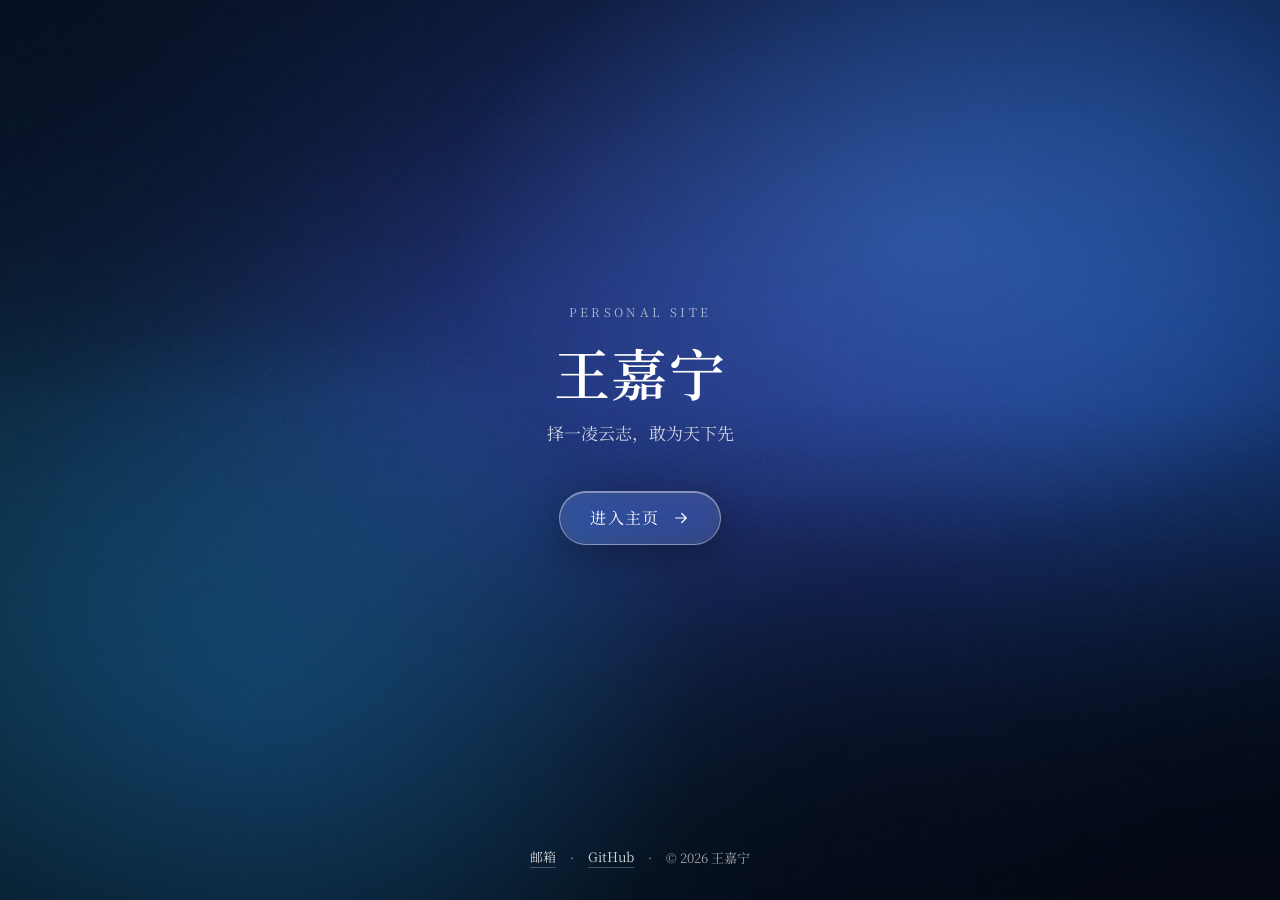
==== commit 8dd40c2b: "Change the splash background and subtitle" ====
--- a/index.html
+++ b/index.html
@@ -26,7 +26,7 @@
       <div class="splash-inner">
         <p class="splash-kicker">Personal Site</p>
         <h1>王嘉宁</h1>
-        <p class="splash-sub">中北大学 · 软件工程</p>
+        <p class="splash-sub">择一凌云志，敢为天下先</p>
         <a class="enter" href="/home.html">
           进入主页
           <svg viewBox="0 0 24 24" aria-hidden="true"><path d="M5 12h14M13 6l6 6-6 6" /></svg>
--- a/assets/css/style.css
+++ b/assets/css/style.css
@@ -60,8 +60,8 @@
   background-image:
     radial-gradient(680px 460px at 72% 26%, rgba(74, 134, 214, 0.36), transparent 70%),
     radial-gradient(620px 520px at 20% 78%, rgba(30, 90, 170, 0.32), transparent 72%),
-    linear-gradient(180deg, rgba(6, 14, 30, 0.52), rgba(6, 14, 30, 0.3) 45%, rgba(6, 14, 30, 0.68)),
-    url("/assets/img/hero.jpg");
+    linear-gradient(180deg, rgba(4, 10, 22, 0.42), rgba(4, 10, 22, 0.18) 45%, rgba(4, 10, 22, 0.62)),
+    url("/assets/img/hero.jpg?v=2");
   background-size: cover;
   background-position: center;
 }
